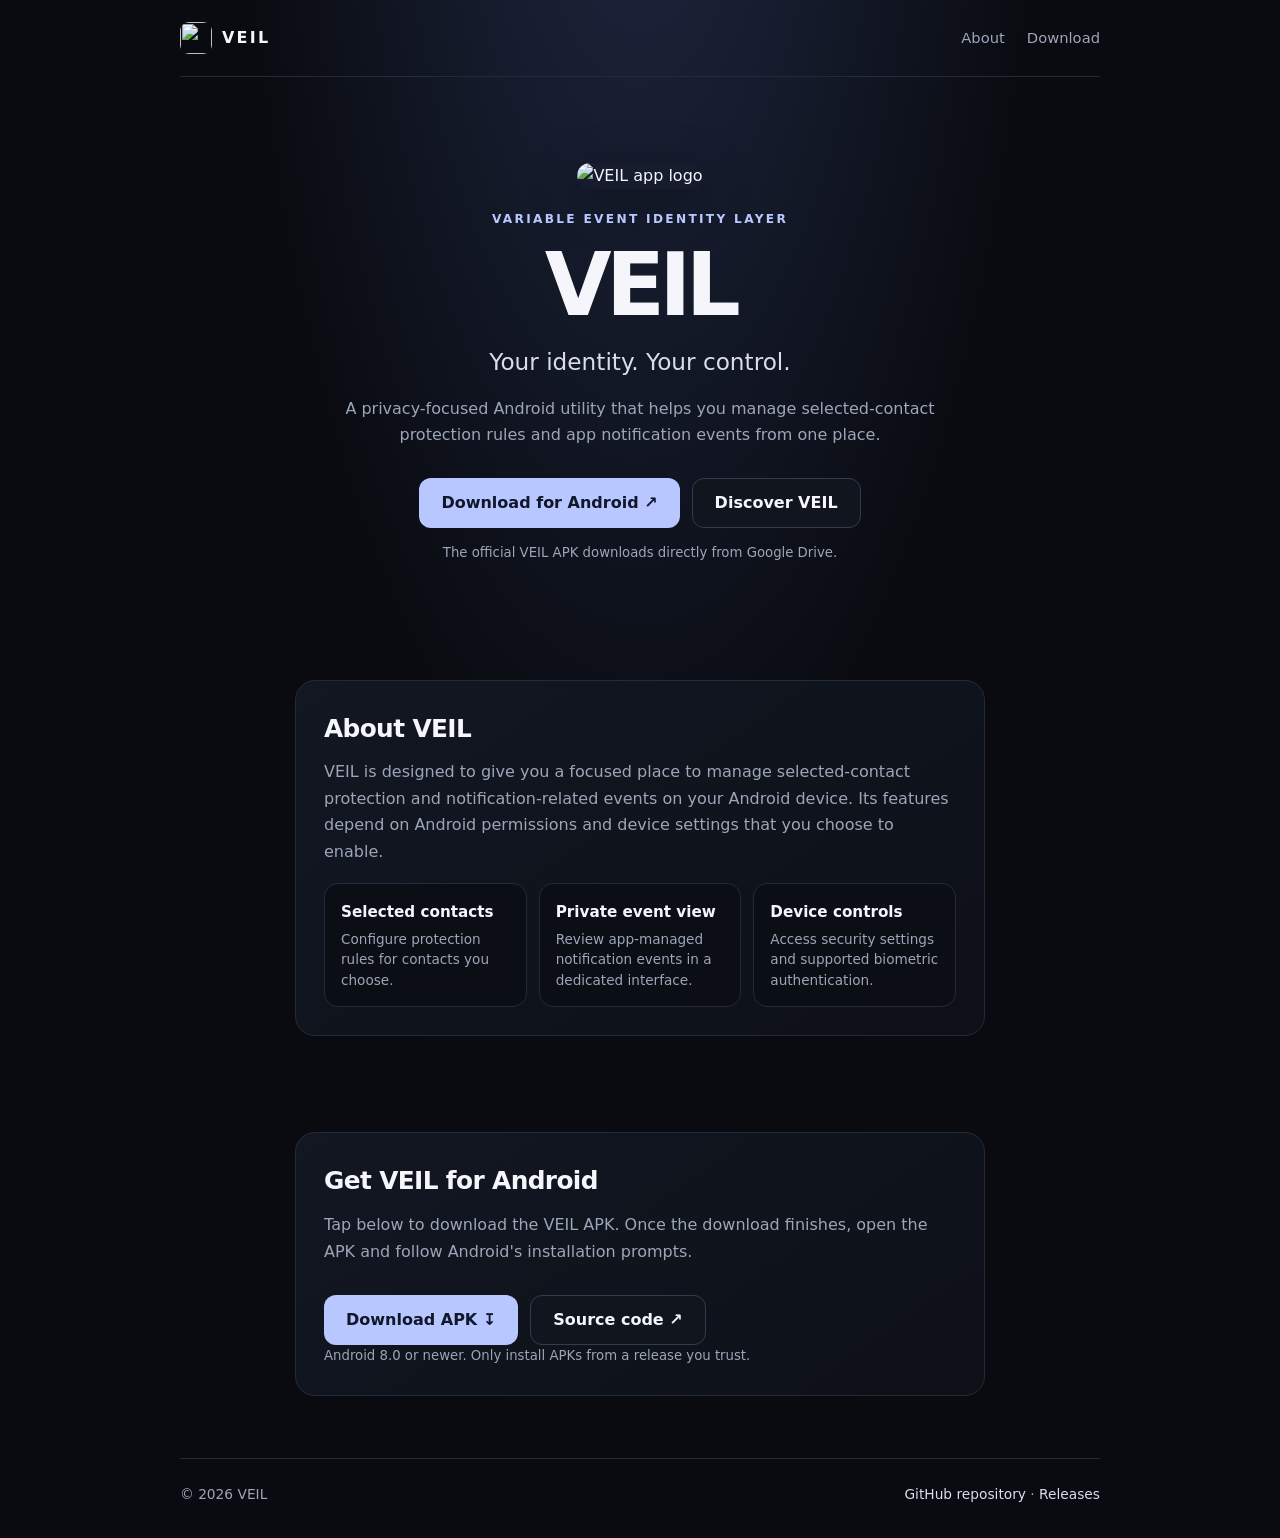
==== docs/index.html @ 328d689d "Point VEIL download button to direct APK download" ====
<!doctype html>
<html lang="en">
<head>
  <meta charset="utf-8">
  <meta name="viewport" content="width=device-width, initial-scale=1">
  <meta name="theme-color" content="#090b10">
  <meta name="description" content="VEIL — Variable Event Identity Layer. Learn about VEIL and download the official Android app.">
  <title>VEIL — Your identity. Your control.</title>
  <style>
    :root{color-scheme:dark;--bg:#090b10;--panel:#10141c;--text:#f4f6fb;--muted:#9ca6b8;--line:#242b38;--accent:#b8c7ff;--accent-ink:#10172a}
    *{box-sizing:border-box}
    html{scroll-behavior:smooth}
    body{margin:0;background:radial-gradient(ellipse at 50% -20%,#202944 0,transparent 45%),var(--bg);color:var(--text);font:16px/1.65 system-ui,-apple-system,BlinkMacSystemFont,"Segoe UI",sans-serif}
    a{color:inherit}
    .wrap{width:min(100% - 40px,920px);margin-inline:auto}
    header{display:flex;align-items:center;justify-content:space-between;padding:22px 0;border-bottom:1px solid var(--line)}
    .brand{display:flex;align-items:center;gap:10px;text-decoration:none;font-weight:750;letter-spacing:.14em}
    .brand img{width:32px;height:32px;object-fit:contain;border-radius:9px}
    nav a{color:var(--muted);text-decoration:none;font-size:.92rem;margin-left:22px}
    nav a:hover,.text-link:hover{color:var(--text)}
    main{text-align:center}
    .hero{padding:86px 0 68px}
    .logo{width:94px;height:94px;object-fit:contain;border-radius:24px;margin-bottom:20px;box-shadow:0 12px 48px #0006}
    .eyebrow{color:var(--accent);text-transform:uppercase;letter-spacing:.19em;font-size:.76rem;font-weight:750}
    h1{font-size:clamp(2.8rem,9vw,5.4rem);line-height:1.04;letter-spacing:-.065em;margin:12px 0}
    .tagline{font-size:clamp(1.1rem,3vw,1.45rem);color:#d9deea;margin:0 0 14px}
    .intro{max-width:590px;margin:0 auto;color:var(--muted)}
    .actions{display:flex;gap:12px;justify-content:center;flex-wrap:wrap;margin-top:30px}
    .button{display:inline-flex;align-items:center;justify-content:center;min-height:50px;padding:0 22px;border-radius:12px;text-decoration:none;font-weight:750;transition:transform .18s ease,background .18s ease}
    .button:hover{transform:translateY(-2px)}
    .primary{background:var(--accent);color:var(--accent-ink)}
    .secondary{border:1px solid #343c4b;background:#11151d}
    .hint{font-size:.83rem;color:var(--muted);margin-top:14px}
    section{padding:34px 0 62px;scroll-margin-top:24px}
    .section-card{max-width:690px;margin:0 auto;padding:28px;border:1px solid var(--line);border-radius:20px;background:linear-gradient(145deg,#121722,#0d1017);text-align:left}
    h2{font-size:1.55rem;letter-spacing:-.025em;margin:0 0 10px}
    .section-card p{color:var(--muted);margin:0}
    .features{display:grid;grid-template-columns:repeat(3,1fr);gap:12px;margin-top:18px}
    .feature{padding:16px;border:1px solid var(--line);border-radius:14px;background:#0b0e14}
    .feature strong{display:block;font-size:.95rem;margin-bottom:4px}
    .feature span{display:block;color:var(--muted);font-size:.85rem;line-height:1.5}
    footer{border-top:1px solid var(--line);padding:24px 0 32px;color:var(--muted);font-size:.86rem}
    .foot{display:flex;justify-content:space-between;gap:12px;flex-wrap:wrap}
    .text-link{color:#d7deed;text-decoration:none}
    @media(max-width:600px){.wrap{width:min(100% - 28px,920px)}header{padding:16px 0}.brand{letter-spacing:.1em}nav a{margin-left:12px;font-size:.84rem}.hero{padding:64px 0 48px}.features{grid-template-columns:1fr}.section-card{padding:22px}.foot{flex-direction:column}.logo{width:82px;height:82px}}
    @media(prefers-reduced-motion:reduce){html{scroll-behavior:auto}.button{transition:none}.button:hover{transform:none}}
  </style>
</head>
<body>
  <div class="wrap">
    <header>
      <a class="brand" href="#" aria-label="VEIL home">
        <img src="https://raw.githubusercontent.com/puttishiva147/Veil-Privacy-Focused-/main/app/src/main/res/drawable/veil_official_logo.jpg" alt="">
        <span>VEIL</span>
      </a>
      <nav aria-label="Main navigation"><a href="#about">About</a><a href="#download">Download</a></nav>
    </header>
    <main>
      <div class="hero">
        <img class="logo" src="https://raw.githubusercontent.com/puttishiva147/Veil-Privacy-Focused-/main/app/src/main/res/drawable/veil_official_logo.jpg" alt="VEIL app logo">
        <div class="eyebrow">Variable Event Identity Layer</div>
        <h1>VEIL</h1>
        <p class="tagline">Your identity. Your control.</p>
        <p class="intro">A privacy-focused Android utility that helps you manage selected-contact protection rules and app notification events from one place.</p>
        <div class="actions">
          <a class="button primary" href="https://drive.google.com/uc?export=download&id=1-dL8cGIuI3A0uAl7Lk-3nrM1jCPZ6vkc" target="_blank" rel="noopener noreferrer">Download for Android ↗</a>
          <a class="button secondary" href="#about">Discover VEIL</a>
        </div>
        <p class="hint">The official VEIL APK downloads directly from Google Drive.</p>
      </div>
      <section id="about">
        <div class="section-card">
          <h2>About VEIL</h2>
          <p>VEIL is designed to give you a focused place to manage selected-contact protection and notification-related events on your Android device. Its features depend on Android permissions and device settings that you choose to enable.</p>
          <div class="features">
            <div class="feature"><strong>Selected contacts</strong><span>Configure protection rules for contacts you choose.</span></div>
            <div class="feature"><strong>Private event view</strong><span>Review app-managed notification events in a dedicated interface.</span></div>
            <div class="feature"><strong>Device controls</strong><span>Access security settings and supported biometric authentication.</span></div>
          </div>
        </div>
      </section>
      <section id="download">
        <div class="section-card">
          <h2>Get VEIL for Android</h2>
          <p>Tap below to download the VEIL APK. Once the download finishes, open the APK and follow Android's installation prompts.</p>
          <div class="actions" style="justify-content:flex-start">
            <a class="button primary" href="https://drive.google.com/uc?export=download&id=1-dL8cGIuI3A0uAl7Lk-3nrM1jCPZ6vkc" target="_blank" rel="noopener noreferrer">Download APK ↧</a>
            <a class="button secondary" href="https://github.com/puttishiva147/Veil-Privacy-Focused-" target="_blank" rel="noopener noreferrer">Source code ↗</a>
          </div>
          <p class="hint">Android 8.0 or newer. Only install APKs from a release you trust.</p>
        </div>
      </section>
    </main>
    <footer><div class="foot"><span>© <span id="year">2026</span> VEIL</span><span><a class="text-link" href="https://github.com/puttishiva147/Veil-Privacy-Focused-">GitHub repository</a> · <a class="text-link" href="https://drive.google.com/uc?export=download&id=1-dL8cGIuI3A0uAl7Lk-3nrM1jCPZ6vkc">Releases</a></span></div></footer>
  </div>
</body>
</html>
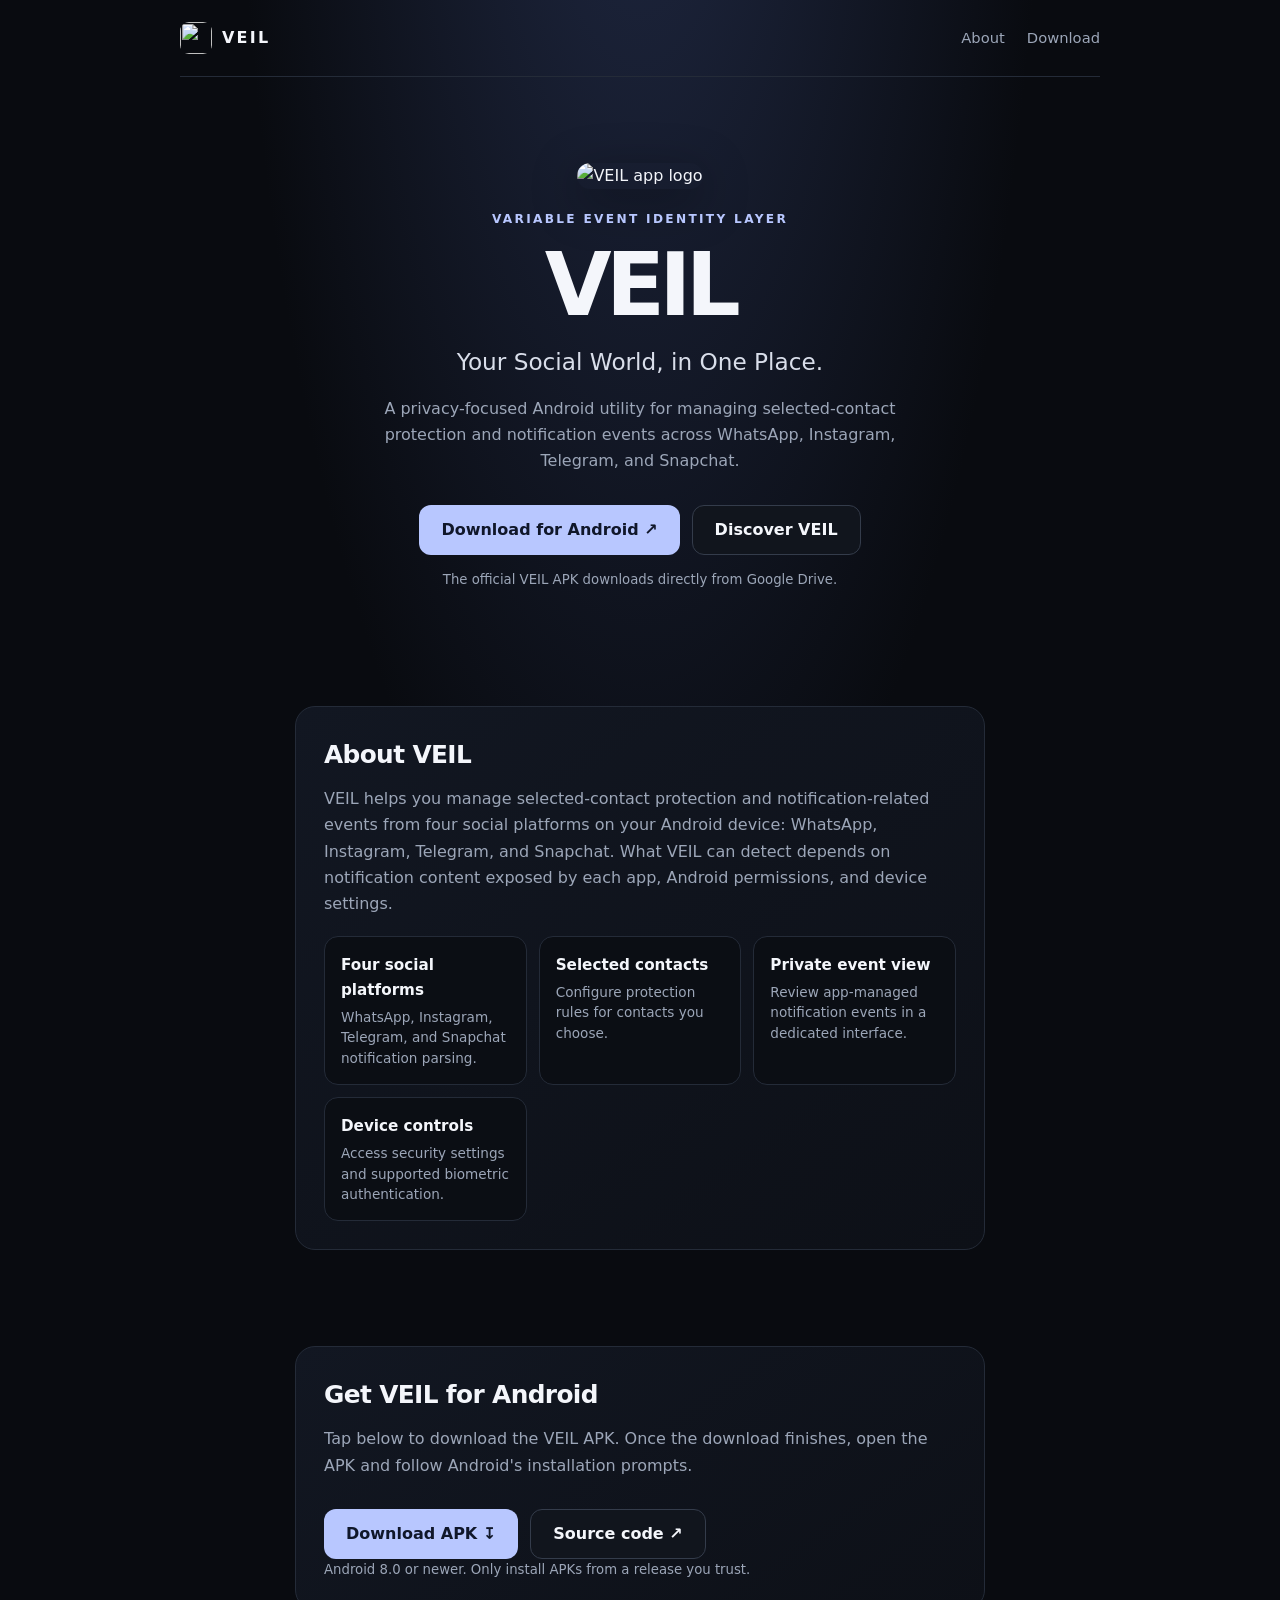
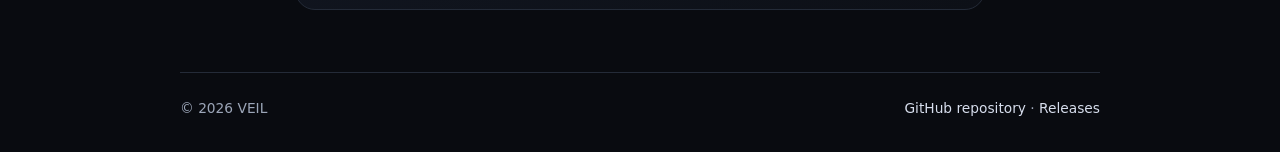
==== commit f25269ea: "Update VEIL website copy for four social platforms" ====
--- a/docs/index.html
+++ b/docs/index.html
@@ -4,7 +4,7 @@
   <meta charset="utf-8">
   <meta name="viewport" content="width=device-width, initial-scale=1">
   <meta name="theme-color" content="#090b10">
-  <meta name="description" content="VEIL — Variable Event Identity Layer. Learn about VEIL and download the official Android app.">
+  <meta name="description" content="VEIL — Your Social World, in One Place. Manage selected-contact notification protection across WhatsApp, Instagram, Telegram, and Snapchat on Android.">
   <title>VEIL — Your identity. Your control.</title>
   <style>
     :root{color-scheme:dark;--bg:#090b10;--panel:#10141c;--text:#f4f6fb;--muted:#9ca6b8;--line:#242b38;--accent:#b8c7ff;--accent-ink:#10172a}
@@ -60,8 +60,8 @@
         <img class="logo" src="https://raw.githubusercontent.com/puttishiva147/Veil-Privacy-Focused-/main/app/src/main/res/drawable/veil_official_logo.jpg" alt="VEIL app logo">
         <div class="eyebrow">Variable Event Identity Layer</div>
         <h1>VEIL</h1>
-        <p class="tagline">Your identity. Your control.</p>
-        <p class="intro">A privacy-focused Android utility that helps you manage selected-contact protection rules and app notification events from one place.</p>
+        <p class="tagline">Your Social World, in One Place.</p>
+        <p class="intro">A privacy-focused Android utility for managing selected-contact protection and notification events across WhatsApp, Instagram, Telegram, and Snapchat.</p>
         <div class="actions">
           <a class="button primary" href="https://drive.google.com/uc?export=download&id=1-dL8cGIuI3A0uAl7Lk-3nrM1jCPZ6vkc" target="_blank" rel="noopener noreferrer">Download for Android ↗</a>
           <a class="button secondary" href="#about">Discover VEIL</a>
@@ -71,8 +71,9 @@
       <section id="about">
         <div class="section-card">
           <h2>About VEIL</h2>
-          <p>VEIL is designed to give you a focused place to manage selected-contact protection and notification-related events on your Android device. Its features depend on Android permissions and device settings that you choose to enable.</p>
+          <p>VEIL helps you manage selected-contact protection and notification-related events from four social platforms on your Android device: WhatsApp, Instagram, Telegram, and Snapchat. What VEIL can detect depends on notification content exposed by each app, Android permissions, and device settings.</p>
           <div class="features">
+            <div class="feature"><strong>Four social platforms</strong><span>WhatsApp, Instagram, Telegram, and Snapchat notification parsing.</span></div>
             <div class="feature"><strong>Selected contacts</strong><span>Configure protection rules for contacts you choose.</span></div>
             <div class="feature"><strong>Private event view</strong><span>Review app-managed notification events in a dedicated interface.</span></div>
             <div class="feature"><strong>Device controls</strong><span>Access security settings and supported biometric authentication.</span></div>
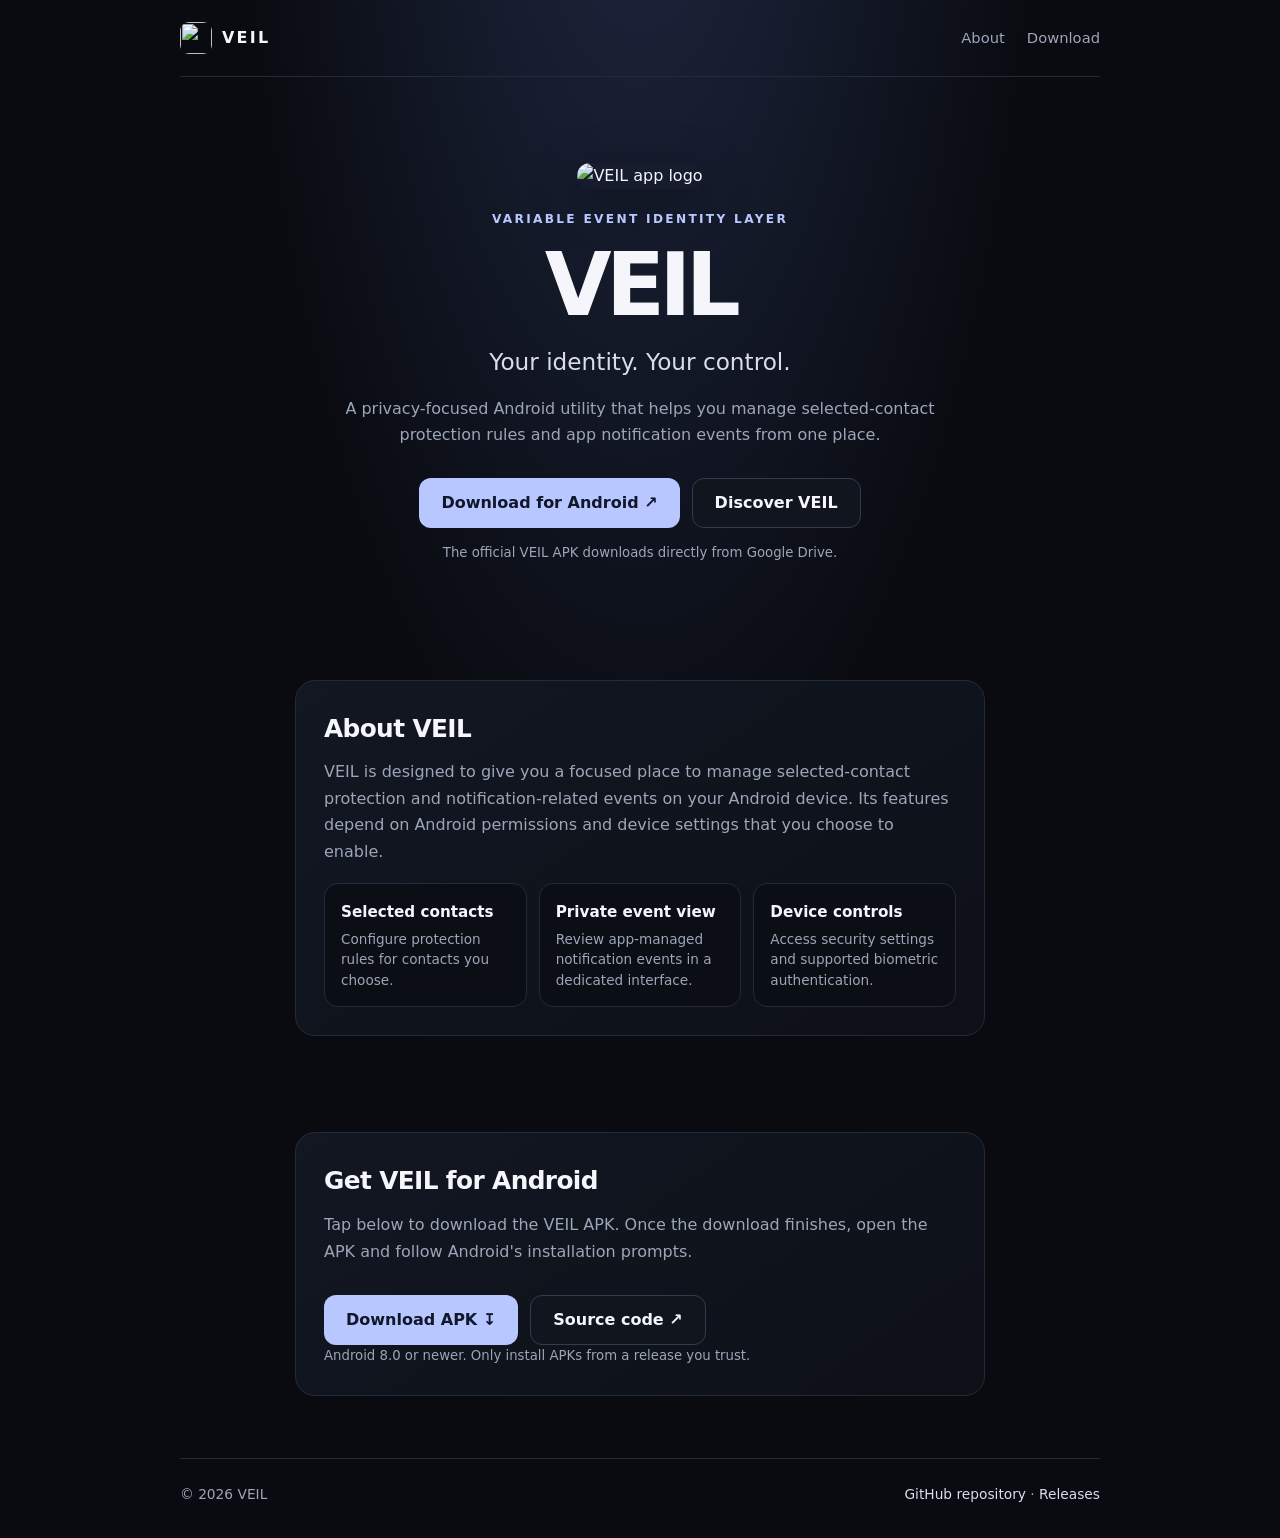
==== commit 40bb8c9f: "Update VEIL APK download link" ====
--- a/docs/index.html
+++ b/docs/index.html
@@ -4,7 +4,7 @@
   <meta charset="utf-8">
   <meta name="viewport" content="width=device-width, initial-scale=1">
   <meta name="theme-color" content="#090b10">
-  <meta name="description" content="VEIL — Your Social World, in One Place. Manage selected-contact notification protection across WhatsApp, Instagram, Telegram, and Snapchat on Android.">
+  <meta name="description" content="VEIL — Variable Event Identity Layer. Learn about VEIL and download the official Android app.">
   <title>VEIL — Your identity. Your control.</title>
   <style>
     :root{color-scheme:dark;--bg:#090b10;--panel:#10141c;--text:#f4f6fb;--muted:#9ca6b8;--line:#242b38;--accent:#b8c7ff;--accent-ink:#10172a}
@@ -60,10 +60,10 @@
         <img class="logo" src="https://raw.githubusercontent.com/puttishiva147/Veil-Privacy-Focused-/main/app/src/main/res/drawable/veil_official_logo.jpg" alt="VEIL app logo">
         <div class="eyebrow">Variable Event Identity Layer</div>
         <h1>VEIL</h1>
-        <p class="tagline">Your Social World, in One Place.</p>
-        <p class="intro">A privacy-focused Android utility for managing selected-contact protection and notification events across WhatsApp, Instagram, Telegram, and Snapchat.</p>
+        <p class="tagline">Your identity. Your control.</p>
+        <p class="intro">A privacy-focused Android utility that helps you manage selected-contact protection rules and app notification events from one place.</p>
         <div class="actions">
-          <a class="button primary" href="https://drive.google.com/uc?export=download&id=1-dL8cGIuI3A0uAl7Lk-3nrM1jCPZ6vkc" target="_blank" rel="noopener noreferrer">Download for Android ↗</a>
+          <a class="button primary" href="https://drive.google.com/uc?export=download&id=186fqAtmlBfFVqO5HERDe0zkKq3PUq7AK" target="_blank" rel="noopener noreferrer">Download for Android ↗</a>
           <a class="button secondary" href="#about">Discover VEIL</a>
         </div>
         <p class="hint">The official VEIL APK downloads directly from Google Drive.</p>
@@ -71,9 +71,8 @@
       <section id="about">
         <div class="section-card">
           <h2>About VEIL</h2>
-          <p>VEIL helps you manage selected-contact protection and notification-related events from four social platforms on your Android device: WhatsApp, Instagram, Telegram, and Snapchat. What VEIL can detect depends on notification content exposed by each app, Android permissions, and device settings.</p>
+          <p>VEIL is designed to give you a focused place to manage selected-contact protection and notification-related events on your Android device. Its features depend on Android permissions and device settings that you choose to enable.</p>
           <div class="features">
-            <div class="feature"><strong>Four social platforms</strong><span>WhatsApp, Instagram, Telegram, and Snapchat notification parsing.</span></div>
             <div class="feature"><strong>Selected contacts</strong><span>Configure protection rules for contacts you choose.</span></div>
             <div class="feature"><strong>Private event view</strong><span>Review app-managed notification events in a dedicated interface.</span></div>
             <div class="feature"><strong>Device controls</strong><span>Access security settings and supported biometric authentication.</span></div>
@@ -85,14 +84,14 @@
           <h2>Get VEIL for Android</h2>
           <p>Tap below to download the VEIL APK. Once the download finishes, open the APK and follow Android's installation prompts.</p>
           <div class="actions" style="justify-content:flex-start">
-            <a class="button primary" href="https://drive.google.com/uc?export=download&id=1-dL8cGIuI3A0uAl7Lk-3nrM1jCPZ6vkc" target="_blank" rel="noopener noreferrer">Download APK ↧</a>
+            <a class="button primary" href="https://drive.google.com/uc?export=download&id=186fqAtmlBfFVqO5HERDe0zkKq3PUq7AK" target="_blank" rel="noopener noreferrer">Download APK ↧</a>
             <a class="button secondary" href="https://github.com/puttishiva147/Veil-Privacy-Focused-" target="_blank" rel="noopener noreferrer">Source code ↗</a>
           </div>
           <p class="hint">Android 8.0 or newer. Only install APKs from a release you trust.</p>
         </div>
       </section>
     </main>
-    <footer><div class="foot"><span>© <span id="year">2026</span> VEIL</span><span><a class="text-link" href="https://github.com/puttishiva147/Veil-Privacy-Focused-">GitHub repository</a> · <a class="text-link" href="https://drive.google.com/uc?export=download&id=1-dL8cGIuI3A0uAl7Lk-3nrM1jCPZ6vkc">Releases</a></span></div></footer>
+    <footer><div class="foot"><span>© <span id="year">2026</span> VEIL</span><span><a class="text-link" href="https://github.com/puttishiva147/Veil-Privacy-Focused-">GitHub repository</a> · <a class="text-link" href="https://drive.google.com/uc?export=download&id=186fqAtmlBfFVqO5HERDe0zkKq3PUq7AK">Releases</a></span></div></footer>
   </div>
 </body>
 </html>
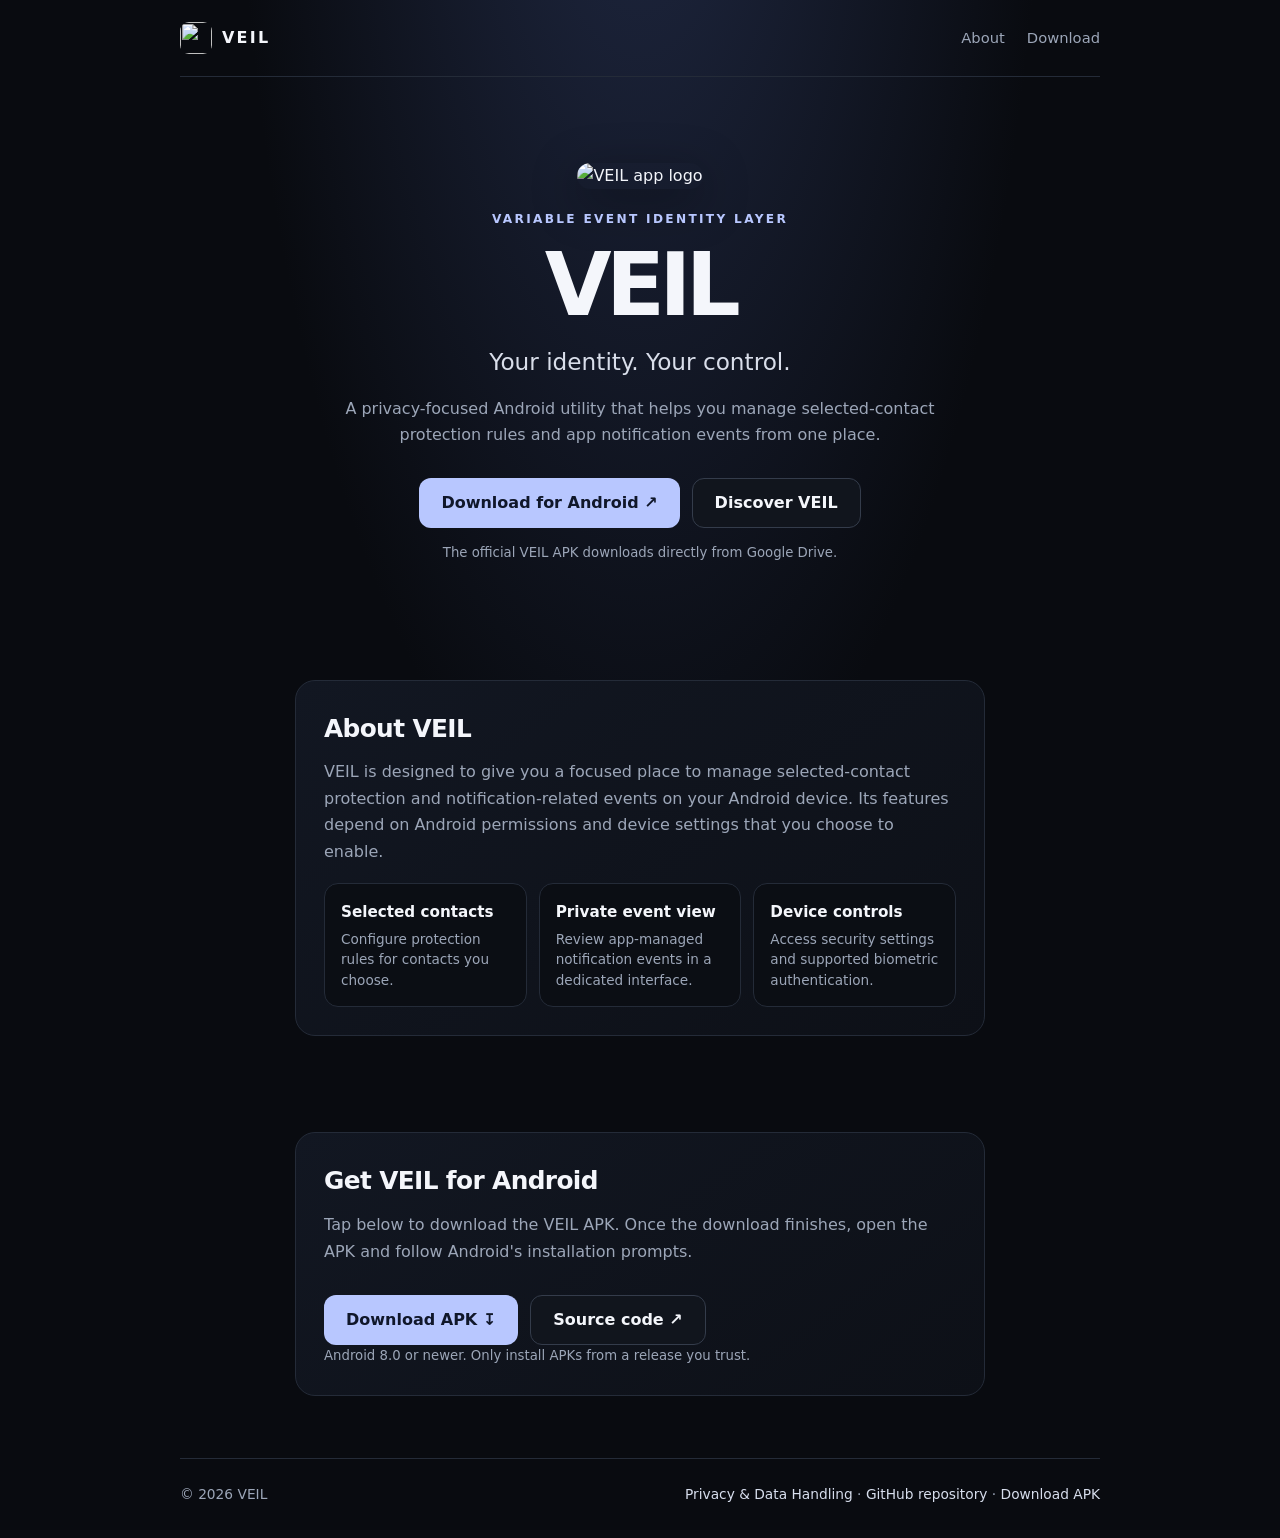
==== commit 141e0e49: "Link public privacy notice from VEIL website" ====
--- a/docs/index.html
+++ b/docs/index.html
@@ -63,7 +63,7 @@
         <p class="tagline">Your identity. Your control.</p>
         <p class="intro">A privacy-focused Android utility that helps you manage selected-contact protection rules and app notification events from one place.</p>
         <div class="actions">
-          <a class="button primary" href="https://drive.google.com/uc?export=download&id=186fqAtmlBfFVqO5HERDe0zkKq3PUq7AK" target="_blank" rel="noopener noreferrer">Download for Android ↗</a>
+          <a class="button primary" href="https://drive.google.com/uc?export=download&id=131A2wRYQ1HX-7l_on498r1z735y6KmVD" target="_blank" rel="noopener noreferrer">Download for Android ↗</a>
           <a class="button secondary" href="#about">Discover VEIL</a>
         </div>
         <p class="hint">The official VEIL APK downloads directly from Google Drive.</p>
@@ -84,14 +84,14 @@
           <h2>Get VEIL for Android</h2>
           <p>Tap below to download the VEIL APK. Once the download finishes, open the APK and follow Android's installation prompts.</p>
           <div class="actions" style="justify-content:flex-start">
-            <a class="button primary" href="https://drive.google.com/uc?export=download&id=186fqAtmlBfFVqO5HERDe0zkKq3PUq7AK" target="_blank" rel="noopener noreferrer">Download APK ↧</a>
+            <a class="button primary" href="https://drive.google.com/uc?export=download&id=131A2wRYQ1HX-7l_on498r1z735y6KmVD" target="_blank" rel="noopener noreferrer">Download APK ↧</a>
             <a class="button secondary" href="https://github.com/puttishiva147/Veil-Privacy-Focused-" target="_blank" rel="noopener noreferrer">Source code ↗</a>
           </div>
           <p class="hint">Android 8.0 or newer. Only install APKs from a release you trust.</p>
         </div>
       </section>
     </main>
-    <footer><div class="foot"><span>© <span id="year">2026</span> VEIL</span><span><a class="text-link" href="https://github.com/puttishiva147/Veil-Privacy-Focused-">GitHub repository</a> · <a class="text-link" href="https://drive.google.com/uc?export=download&id=186fqAtmlBfFVqO5HERDe0zkKq3PUq7AK">Releases</a></span></div></footer>
+    <footer><div class="foot"><span>© <span id="year">2026</span> VEIL</span><span><a class="text-link" href="./privacy.html">Privacy &amp; Data Handling</a> · <a class="text-link" href="https://github.com/puttishiva147/Veil-Privacy-Focused-">GitHub repository</a> · <a class="text-link" href="https://drive.google.com/uc?export=download&id=131A2wRYQ1HX-7l_on498r1z735y6KmVD">Download APK</a></span></div></footer>
   </div>
 </body>
 </html>
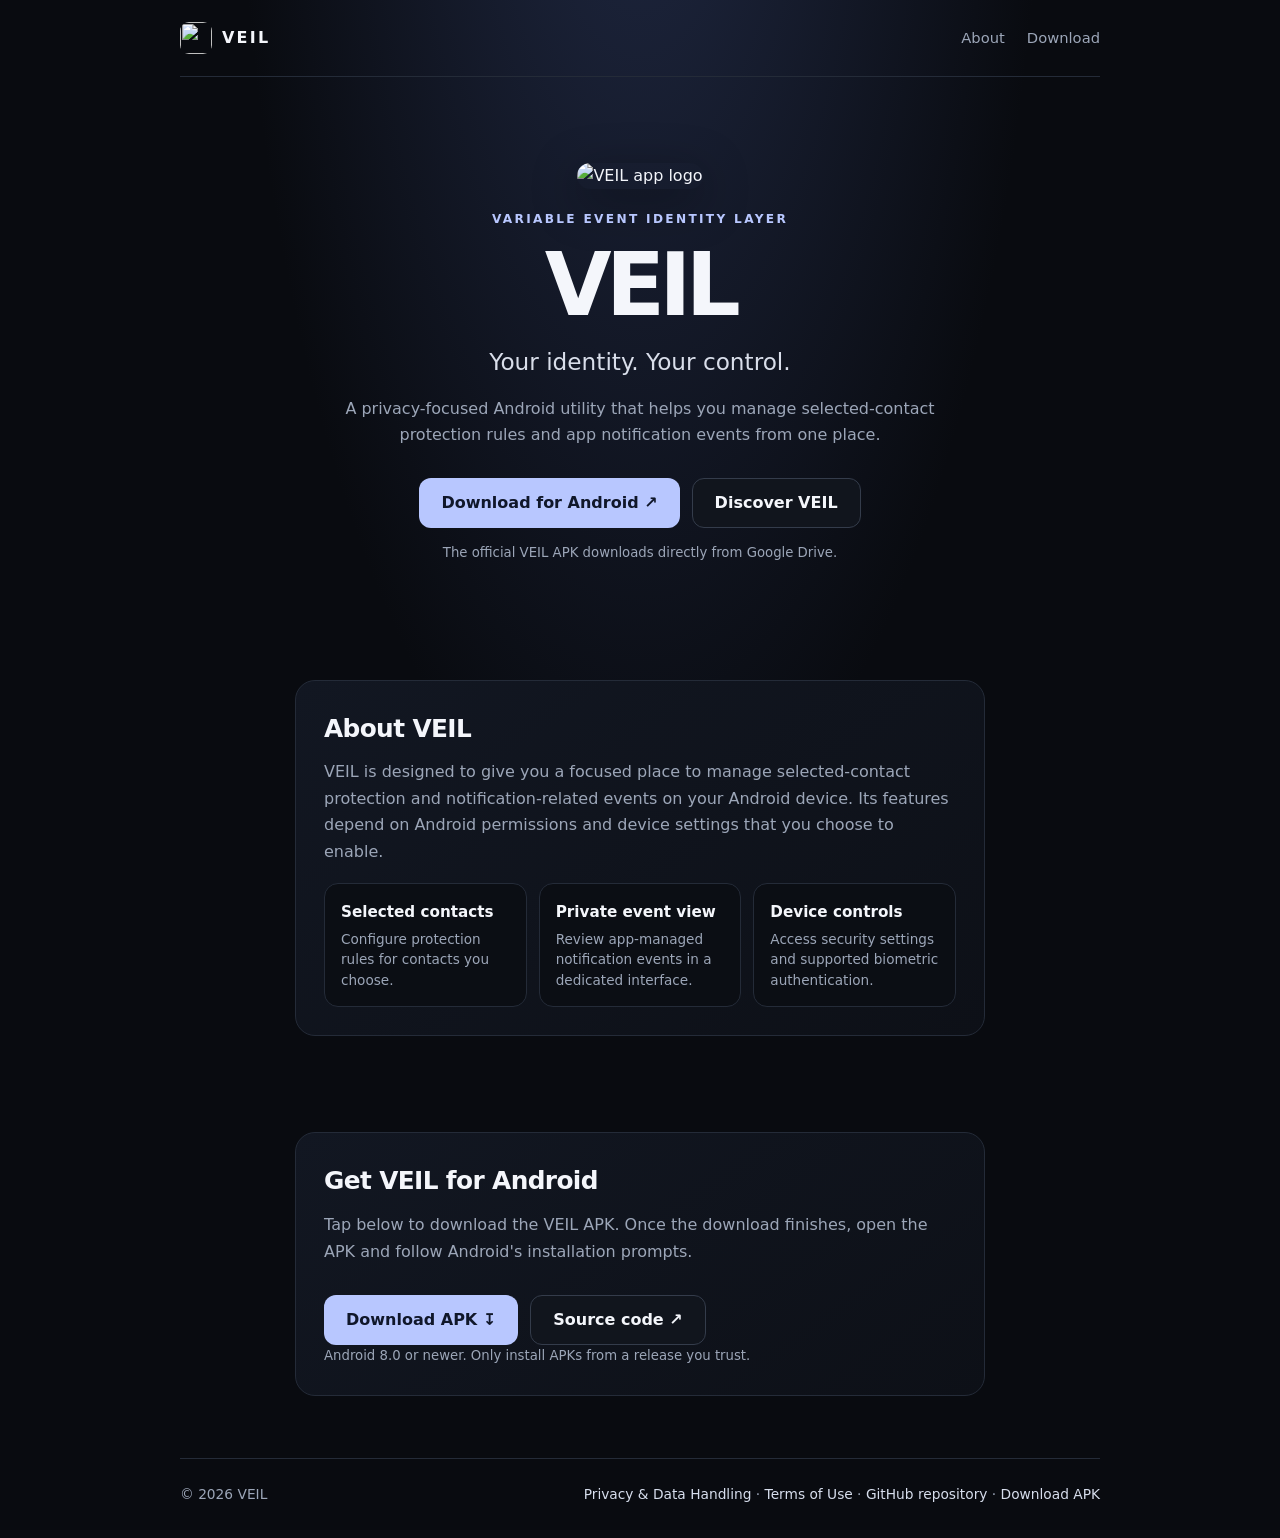
==== commit 861de79b: "Link VEIL legal and privacy notices" ====
--- a/docs/index.html
+++ b/docs/index.html
@@ -91,7 +91,7 @@
         </div>
       </section>
     </main>
-    <footer><div class="foot"><span>© <span id="year">2026</span> VEIL</span><span><a class="text-link" href="./privacy.html">Privacy &amp; Data Handling</a> · <a class="text-link" href="https://github.com/puttishiva147/Veil-Privacy-Focused-">GitHub repository</a> · <a class="text-link" href="https://drive.google.com/uc?export=download&id=131A2wRYQ1HX-7l_on498r1z735y6KmVD">Download APK</a></span></div></footer>
+    <footer><div class="foot"><span>© <span id="year">2026</span> VEIL</span><span><a class="text-link" href="./privacy.html">Privacy &amp; Data Handling</a> · <a class="text-link" href="./terms.html">Terms of Use</a> · <a class="text-link" href="https://github.com/puttishiva147/Veil-Privacy-Focused-">GitHub repository</a> · <a class="text-link" href="https://drive.google.com/uc?export=download&id=131A2wRYQ1HX-7l_on498r1z735y6KmVD">Download APK</a></span></div></footer>
   </div>
 </body>
 </html>
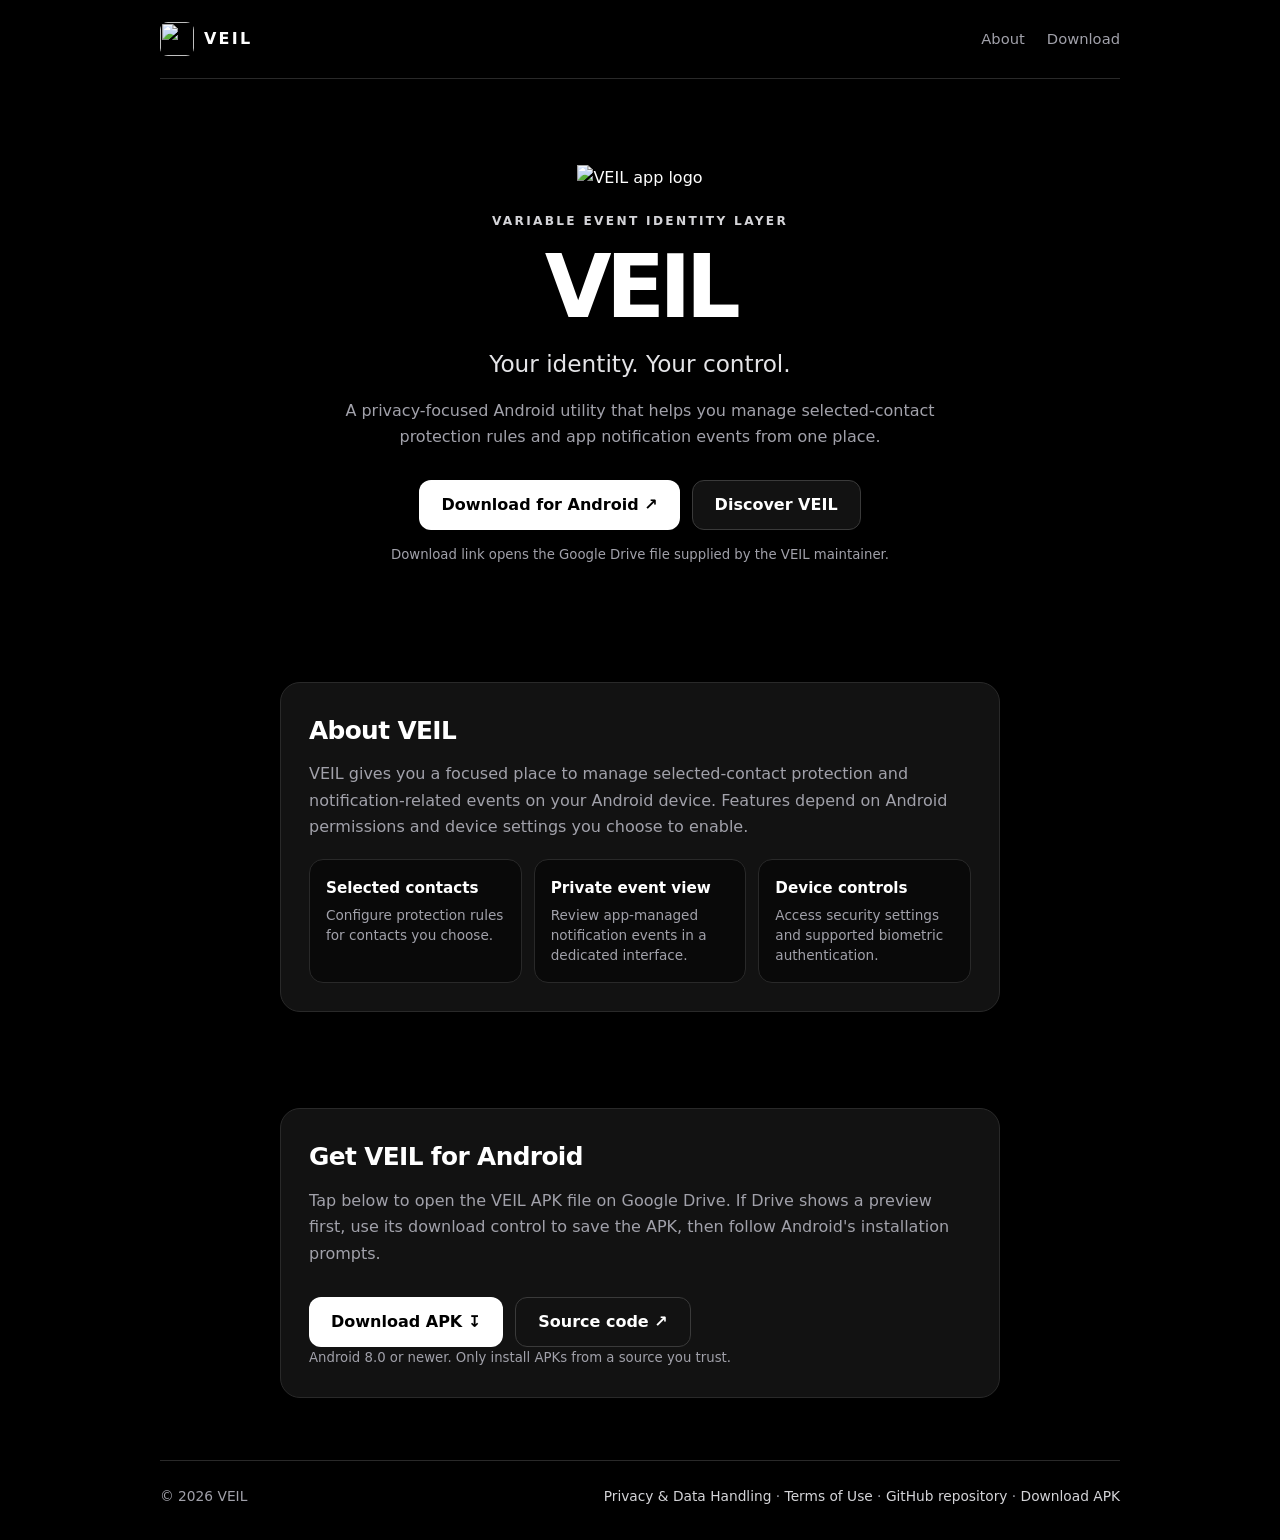
==== commit 8e8a65bd: "Update VEIL website APK download link" ====
--- a/docs/index.html
+++ b/docs/index.html
@@ -3,46 +3,46 @@
 <head>
   <meta charset="utf-8">
   <meta name="viewport" content="width=device-width, initial-scale=1">
-  <meta name="theme-color" content="#090b10">
-  <meta name="description" content="VEIL — Variable Event Identity Layer. Learn about VEIL and download the official Android app.">
+  <meta name="theme-color" content="#000000">
+  <meta name="description" content="VEIL — Variable Event Identity Layer. Explore VEIL and download the Android APK.">
   <title>VEIL — Your identity. Your control.</title>
   <style>
-    :root{color-scheme:dark;--bg:#090b10;--panel:#10141c;--text:#f4f6fb;--muted:#9ca6b8;--line:#242b38;--accent:#b8c7ff;--accent-ink:#10172a}
+    :root{color-scheme:dark;--bg:#000;--panel:#121212;--text:#fff;--muted:#a1a1aa;--line:#292929;--accent:#fff;--ink:#000}
     *{box-sizing:border-box}
     html{scroll-behavior:smooth}
-    body{margin:0;background:radial-gradient(ellipse at 50% -20%,#202944 0,transparent 45%),var(--bg);color:var(--text);font:16px/1.65 system-ui,-apple-system,BlinkMacSystemFont,"Segoe UI",sans-serif}
+    body{margin:0;background:var(--bg);color:var(--text);font:16px/1.65 system-ui,-apple-system,BlinkMacSystemFont,"Segoe UI",sans-serif}
     a{color:inherit}
-    .wrap{width:min(100% - 40px,920px);margin-inline:auto}
+    .wrap{width:min(100% - 40px,960px);margin-inline:auto}
     header{display:flex;align-items:center;justify-content:space-between;padding:22px 0;border-bottom:1px solid var(--line)}
-    .brand{display:flex;align-items:center;gap:10px;text-decoration:none;font-weight:750;letter-spacing:.14em}
-    .brand img{width:32px;height:32px;object-fit:contain;border-radius:9px}
+    .brand{display:flex;align-items:center;gap:10px;text-decoration:none;font-weight:800;letter-spacing:.14em}
+    .brand img{width:34px;height:34px;object-fit:contain;border-radius:8px;background:transparent}
     nav a{color:var(--muted);text-decoration:none;font-size:.92rem;margin-left:22px}
     nav a:hover,.text-link:hover{color:var(--text)}
     main{text-align:center}
     .hero{padding:86px 0 68px}
-    .logo{width:94px;height:94px;object-fit:contain;border-radius:24px;margin-bottom:20px;box-shadow:0 12px 48px #0006}
-    .eyebrow{color:var(--accent);text-transform:uppercase;letter-spacing:.19em;font-size:.76rem;font-weight:750}
+    .logo{width:96px;height:96px;object-fit:contain;background:transparent;margin-bottom:20px}
+    .eyebrow{color:#d4d4d8;text-transform:uppercase;letter-spacing:.19em;font-size:.76rem;font-weight:750}
     h1{font-size:clamp(2.8rem,9vw,5.4rem);line-height:1.04;letter-spacing:-.065em;margin:12px 0}
-    .tagline{font-size:clamp(1.1rem,3vw,1.45rem);color:#d9deea;margin:0 0 14px}
-    .intro{max-width:590px;margin:0 auto;color:var(--muted)}
+    .tagline{font-size:clamp(1.1rem,3vw,1.45rem);color:#e4e4e7;margin:0 0 14px}
+    .intro{max-width:620px;margin:0 auto;color:var(--muted)}
     .actions{display:flex;gap:12px;justify-content:center;flex-wrap:wrap;margin-top:30px}
     .button{display:inline-flex;align-items:center;justify-content:center;min-height:50px;padding:0 22px;border-radius:12px;text-decoration:none;font-weight:750;transition:transform .18s ease,background .18s ease}
     .button:hover{transform:translateY(-2px)}
-    .primary{background:var(--accent);color:var(--accent-ink)}
-    .secondary{border:1px solid #343c4b;background:#11151d}
+    .primary{background:var(--accent);color:var(--ink)}
+    .secondary{border:1px solid #3a3a3a;background:#121212}
     .hint{font-size:.83rem;color:var(--muted);margin-top:14px}
     section{padding:34px 0 62px;scroll-margin-top:24px}
-    .section-card{max-width:690px;margin:0 auto;padding:28px;border:1px solid var(--line);border-radius:20px;background:linear-gradient(145deg,#121722,#0d1017);text-align:left}
+    .section-card{max-width:720px;margin:0 auto;padding:28px;border:1px solid var(--line);border-radius:20px;background:var(--panel);text-align:left}
     h2{font-size:1.55rem;letter-spacing:-.025em;margin:0 0 10px}
     .section-card p{color:var(--muted);margin:0}
     .features{display:grid;grid-template-columns:repeat(3,1fr);gap:12px;margin-top:18px}
-    .feature{padding:16px;border:1px solid var(--line);border-radius:14px;background:#0b0e14}
+    .feature{padding:16px;border:1px solid var(--line);border-radius:14px;background:#090909}
     .feature strong{display:block;font-size:.95rem;margin-bottom:4px}
     .feature span{display:block;color:var(--muted);font-size:.85rem;line-height:1.5}
     footer{border-top:1px solid var(--line);padding:24px 0 32px;color:var(--muted);font-size:.86rem}
     .foot{display:flex;justify-content:space-between;gap:12px;flex-wrap:wrap}
-    .text-link{color:#d7deed;text-decoration:none}
-    @media(max-width:600px){.wrap{width:min(100% - 28px,920px)}header{padding:16px 0}.brand{letter-spacing:.1em}nav a{margin-left:12px;font-size:.84rem}.hero{padding:64px 0 48px}.features{grid-template-columns:1fr}.section-card{padding:22px}.foot{flex-direction:column}.logo{width:82px;height:82px}}
+    .text-link{color:#d4d4d8;text-decoration:none}
+    @media(max-width:600px){.wrap{width:min(100% - 28px,960px)}header{padding:16px 0}.brand{letter-spacing:.1em}nav a{margin-left:12px;font-size:.84rem}.hero{padding:64px 0 48px}.features{grid-template-columns:1fr}.section-card{padding:22px}.foot{flex-direction:column}.logo{width:84px;height:84px}}
     @media(prefers-reduced-motion:reduce){html{scroll-behavior:auto}.button{transition:none}.button:hover{transform:none}}
   </style>
 </head>
@@ -63,15 +63,15 @@
         <p class="tagline">Your identity. Your control.</p>
         <p class="intro">A privacy-focused Android utility that helps you manage selected-contact protection rules and app notification events from one place.</p>
         <div class="actions">
-          <a class="button primary" href="https://drive.google.com/uc?export=download&id=131A2wRYQ1HX-7l_on498r1z735y6KmVD" target="_blank" rel="noopener noreferrer">Download for Android ↗</a>
+          <a class="button primary" href="https://drive.google.com/file/d/1tMkVvXTu-bcIylz6fBhFoK18Apf0SULy/view?usp=drivesdk" target="_blank" rel="noopener noreferrer">Download for Android ↗</a>
           <a class="button secondary" href="#about">Discover VEIL</a>
         </div>
-        <p class="hint">The official VEIL APK downloads directly from Google Drive.</p>
+        <p class="hint">Download link opens the Google Drive file supplied by the VEIL maintainer.</p>
       </div>
       <section id="about">
         <div class="section-card">
           <h2>About VEIL</h2>
-          <p>VEIL is designed to give you a focused place to manage selected-contact protection and notification-related events on your Android device. Its features depend on Android permissions and device settings that you choose to enable.</p>
+          <p>VEIL gives you a focused place to manage selected-contact protection and notification-related events on your Android device. Features depend on Android permissions and device settings you choose to enable.</p>
           <div class="features">
             <div class="feature"><strong>Selected contacts</strong><span>Configure protection rules for contacts you choose.</span></div>
             <div class="feature"><strong>Private event view</strong><span>Review app-managed notification events in a dedicated interface.</span></div>
@@ -82,16 +82,16 @@
       <section id="download">
         <div class="section-card">
           <h2>Get VEIL for Android</h2>
-          <p>Tap below to download the VEIL APK. Once the download finishes, open the APK and follow Android's installation prompts.</p>
+          <p>Tap below to open the VEIL APK file on Google Drive. If Drive shows a preview first, use its download control to save the APK, then follow Android's installation prompts.</p>
           <div class="actions" style="justify-content:flex-start">
-            <a class="button primary" href="https://drive.google.com/uc?export=download&id=131A2wRYQ1HX-7l_on498r1z735y6KmVD" target="_blank" rel="noopener noreferrer">Download APK ↧</a>
+            <a class="button primary" href="https://drive.google.com/file/d/1tMkVvXTu-bcIylz6fBhFoK18Apf0SULy/view?usp=drivesdk" target="_blank" rel="noopener noreferrer">Download APK ↧</a>
             <a class="button secondary" href="https://github.com/puttishiva147/Veil-Privacy-Focused-" target="_blank" rel="noopener noreferrer">Source code ↗</a>
           </div>
-          <p class="hint">Android 8.0 or newer. Only install APKs from a release you trust.</p>
+          <p class="hint">Android 8.0 or newer. Only install APKs from a source you trust.</p>
         </div>
       </section>
     </main>
-    <footer><div class="foot"><span>© <span id="year">2026</span> VEIL</span><span><a class="text-link" href="./privacy.html">Privacy &amp; Data Handling</a> · <a class="text-link" href="./terms.html">Terms of Use</a> · <a class="text-link" href="https://github.com/puttishiva147/Veil-Privacy-Focused-">GitHub repository</a> · <a class="text-link" href="https://drive.google.com/uc?export=download&id=131A2wRYQ1HX-7l_on498r1z735y6KmVD">Download APK</a></span></div></footer>
+    <footer><div class="foot"><span>© 2026 VEIL</span><span><a class="text-link" href="./privacy.html">Privacy &amp; Data Handling</a> · <a class="text-link" href="./terms.html">Terms of Use</a> · <a class="text-link" href="https://github.com/puttishiva147/Veil-Privacy-Focused-">GitHub repository</a> · <a class="text-link" href="https://drive.google.com/file/d/1tMkVvXTu-bcIylz6fBhFoK18Apf0SULy/view?usp=drivesdk">Download APK</a></span></div></footer>
   </div>
 </body>
-</html>
+</html>
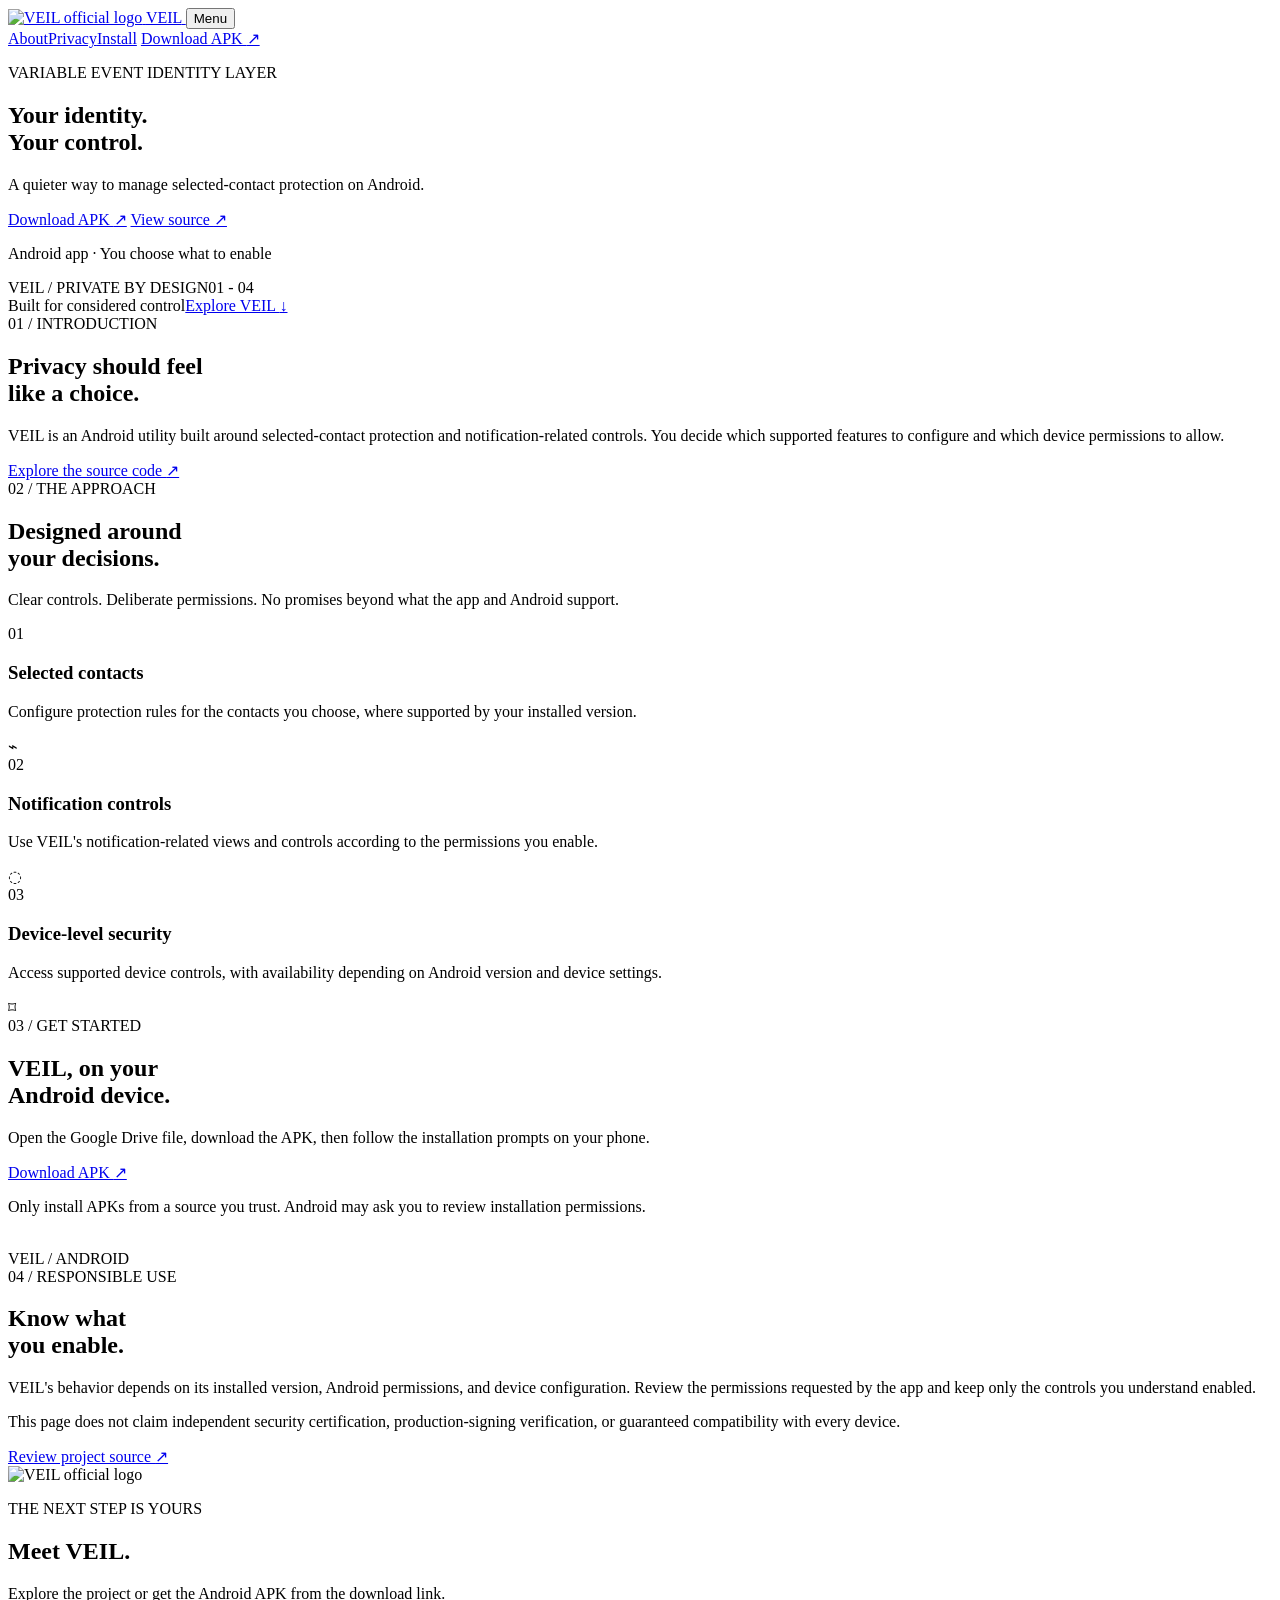
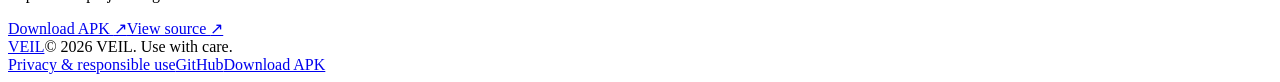
==== commit 0320a83f: "Mirror VEIL standalone website design on GitHub Pages" ====
--- a/docs/index.html
+++ b/docs/index.html
@@ -4,94 +4,96 @@
   <meta charset="utf-8">
   <meta name="viewport" content="width=device-width, initial-scale=1">
   <meta name="theme-color" content="#000000">
-  <meta name="description" content="VEIL — Variable Event Identity Layer. Explore VEIL and download the Android APK.">
-  <title>VEIL — Your identity. Your control.</title>
-  <style>
-    :root{color-scheme:dark;--bg:#000;--panel:#121212;--text:#fff;--muted:#a1a1aa;--line:#292929;--accent:#fff;--ink:#000}
-    *{box-sizing:border-box}
-    html{scroll-behavior:smooth}
-    body{margin:0;background:var(--bg);color:var(--text);font:16px/1.65 system-ui,-apple-system,BlinkMacSystemFont,"Segoe UI",sans-serif}
-    a{color:inherit}
-    .wrap{width:min(100% - 40px,960px);margin-inline:auto}
-    header{display:flex;align-items:center;justify-content:space-between;padding:22px 0;border-bottom:1px solid var(--line)}
-    .brand{display:flex;align-items:center;gap:10px;text-decoration:none;font-weight:800;letter-spacing:.14em}
-    .brand img{width:34px;height:34px;object-fit:contain;border-radius:8px;background:transparent}
-    nav a{color:var(--muted);text-decoration:none;font-size:.92rem;margin-left:22px}
-    nav a:hover,.text-link:hover{color:var(--text)}
-    main{text-align:center}
-    .hero{padding:86px 0 68px}
-    .logo{width:96px;height:96px;object-fit:contain;background:transparent;margin-bottom:20px}
-    .eyebrow{color:#d4d4d8;text-transform:uppercase;letter-spacing:.19em;font-size:.76rem;font-weight:750}
-    h1{font-size:clamp(2.8rem,9vw,5.4rem);line-height:1.04;letter-spacing:-.065em;margin:12px 0}
-    .tagline{font-size:clamp(1.1rem,3vw,1.45rem);color:#e4e4e7;margin:0 0 14px}
-    .intro{max-width:620px;margin:0 auto;color:var(--muted)}
-    .actions{display:flex;gap:12px;justify-content:center;flex-wrap:wrap;margin-top:30px}
-    .button{display:inline-flex;align-items:center;justify-content:center;min-height:50px;padding:0 22px;border-radius:12px;text-decoration:none;font-weight:750;transition:transform .18s ease,background .18s ease}
-    .button:hover{transform:translateY(-2px)}
-    .primary{background:var(--accent);color:var(--ink)}
-    .secondary{border:1px solid #3a3a3a;background:#121212}
-    .hint{font-size:.83rem;color:var(--muted);margin-top:14px}
-    section{padding:34px 0 62px;scroll-margin-top:24px}
-    .section-card{max-width:720px;margin:0 auto;padding:28px;border:1px solid var(--line);border-radius:20px;background:var(--panel);text-align:left}
-    h2{font-size:1.55rem;letter-spacing:-.025em;margin:0 0 10px}
-    .section-card p{color:var(--muted);margin:0}
-    .features{display:grid;grid-template-columns:repeat(3,1fr);gap:12px;margin-top:18px}
-    .feature{padding:16px;border:1px solid var(--line);border-radius:14px;background:#090909}
-    .feature strong{display:block;font-size:.95rem;margin-bottom:4px}
-    .feature span{display:block;color:var(--muted);font-size:.85rem;line-height:1.5}
-    footer{border-top:1px solid var(--line);padding:24px 0 32px;color:var(--muted);font-size:.86rem}
-    .foot{display:flex;justify-content:space-between;gap:12px;flex-wrap:wrap}
-    .text-link{color:#d4d4d8;text-decoration:none}
-    @media(max-width:600px){.wrap{width:min(100% - 28px,960px)}header{padding:16px 0}.brand{letter-spacing:.1em}nav a{margin-left:12px;font-size:.84rem}.hero{padding:64px 0 48px}.features{grid-template-columns:1fr}.section-card{padding:22px}.foot{flex-direction:column}.logo{width:84px;height:84px}}
-    @media(prefers-reduced-motion:reduce){html{scroll-behavior:auto}.button{transition:none}.button:hover{transform:none}}
-  </style>
+  <meta name="description" content="VEIL is a privacy-focused Android app by Shiva Putti, under EZflexz. Explore selected-contact protection, Android notification controls, source code, and APK download.">
+  <meta name="author" content="Shiva Putti | EZflexz">
+  <meta name="keywords" content="VEIL, Shiva Putti, Putti Shiva Mallaya, EZflexz, Android privacy app, notification controls">
+  <meta property="og:type" content="website">
+  <meta property="og:title" content="VEIL by Shiva Putti | EZflexz">
+  <meta property="og:description" content="A quieter way to manage selected-contact protection on Android.">
+  <meta property="og:url" content="https://puttishiva147.github.io/Veil-Privacy-Focused-/">
+  <meta property="og:image" content="https://raw.githubusercontent.com/puttishiva147/Veil-Privacy-Focused-/main/app/src/main/res/drawable/veil_official_logo.jpg">
+  <meta name="twitter:card" content="summary">
+  <link rel="canonical" href="https://puttishiva147.github.io/Veil-Privacy-Focused-/">
+  <link rel="icon" href="https://raw.githubusercontent.com/puttishiva147/Veil-Privacy-Focused-/main/app/src/main/res/drawable/veil_official_logo.jpg">
+  <link rel="stylesheet" href="./style.css">
+  <title>VEIL by Shiva Putti | EZflexz</title>
 </head>
 <body>
-  <div class="wrap">
-    <header>
-      <a class="brand" href="#" aria-label="VEIL home">
-        <img src="https://raw.githubusercontent.com/puttishiva147/Veil-Privacy-Focused-/main/app/src/main/res/drawable/veil_official_logo.jpg" alt="">
+  <main class="veil-site">
+    <header class="veil-nav">
+      <a class="veil-brand" href="#top" aria-label="VEIL home">
+        <img src="https://raw.githubusercontent.com/puttishiva147/Veil-Privacy-Focused-/main/app/src/main/res/drawable/veil_official_logo.jpg" alt="VEIL official logo">
         <span>VEIL</span>
       </a>
-      <nav aria-label="Main navigation"><a href="#about">About</a><a href="#download">Download</a></nav>
+      <button class="veil-menu-toggle" type="button" aria-expanded="false" aria-label="Toggle navigation">Menu</button>
+      <nav class="veil-links" aria-label="Main navigation">
+        <a href="#about">About</a><a href="#privacy">Privacy</a><a href="#install">Install</a>
+        <a class="veil-nav-cta" href="https://drive.google.com/file/d/1tMkVvXTu-bcIylz6fBhFoK18Apf0SULy/view?usp=drivesdk" target="_blank" rel="noopener noreferrer">Download APK <span aria-hidden="true">↗</span></a>
+      </nav>
     </header>
-    <main>
-      <div class="hero">
-        <img class="logo" src="https://raw.githubusercontent.com/puttishiva147/Veil-Privacy-Focused-/main/app/src/main/res/drawable/veil_official_logo.jpg" alt="VEIL app logo">
-        <div class="eyebrow">Variable Event Identity Layer</div>
-        <h1>VEIL</h1>
-        <p class="tagline">Your identity. Your control.</p>
-        <p class="intro">A privacy-focused Android utility that helps you manage selected-contact protection rules and app notification events from one place.</p>
-        <div class="actions">
-          <a class="button primary" href="https://drive.google.com/file/d/1tMkVvXTu-bcIylz6fBhFoK18Apf0SULy/view?usp=drivesdk" target="_blank" rel="noopener noreferrer">Download for Android ↗</a>
-          <a class="button secondary" href="#about">Discover VEIL</a>
+    <section class="veil-hero" id="top">
+      <div class="veil-hero-copy">
+        <p class="veil-overline"><span class="veil-overline-mark"></span> VARIABLE EVENT IDENTITY LAYER</p>
+        <h1>Your identity.<br><span>Your control.</span></h1>
+        <p class="veil-hero-description">A quieter way to manage selected-contact protection on Android.</p>
+        <div class="veil-hero-actions">
+          <a class="veil-button veil-button-light" href="https://drive.google.com/file/d/1tMkVvXTu-bcIylz6fBhFoK18Apf0SULy/view?usp=drivesdk" target="_blank" rel="noopener noreferrer">Download APK <span aria-hidden="true">↗</span></a>
+          <a class="veil-button veil-button-outline" href="https://github.com/puttishiva147/Veil-Privacy-Focused-/" target="_blank" rel="noopener noreferrer">View source <span aria-hidden="true">↗</span></a>
         </div>
-        <p class="hint">Download link opens the Google Drive file supplied by the VEIL maintainer.</p>
+        <p class="veil-hero-note">Android app · You choose what to enable</p>
       </div>
-      <section id="about">
-        <div class="section-card">
-          <h2>About VEIL</h2>
-          <p>VEIL gives you a focused place to manage selected-contact protection and notification-related events on your Android device. Features depend on Android permissions and device settings you choose to enable.</p>
-          <div class="features">
-            <div class="feature"><strong>Selected contacts</strong><span>Configure protection rules for contacts you choose.</span></div>
-            <div class="feature"><strong>Private event view</strong><span>Review app-managed notification events in a dedicated interface.</span></div>
-            <div class="feature"><strong>Device controls</strong><span>Access security settings and supported biometric authentication.</span></div>
-          </div>
-        </div>
-      </section>
-      <section id="download">
-        <div class="section-card">
-          <h2>Get VEIL for Android</h2>
-          <p>Tap below to open the VEIL APK file on Google Drive. If Drive shows a preview first, use its download control to save the APK, then follow Android's installation prompts.</p>
-          <div class="actions" style="justify-content:flex-start">
-            <a class="button primary" href="https://drive.google.com/file/d/1tMkVvXTu-bcIylz6fBhFoK18Apf0SULy/view?usp=drivesdk" target="_blank" rel="noopener noreferrer">Download APK ↧</a>
-            <a class="button secondary" href="https://github.com/puttishiva147/Veil-Privacy-Focused-" target="_blank" rel="noopener noreferrer">Source code ↗</a>
-          </div>
-          <p class="hint">Android 8.0 or newer. Only install APKs from a source you trust.</p>
-        </div>
-      </section>
-    </main>
-    <footer><div class="foot"><span>© 2026 VEIL</span><span><a class="text-link" href="./privacy.html">Privacy &amp; Data Handling</a> · <a class="text-link" href="./terms.html">Terms of Use</a> · <a class="text-link" href="https://github.com/puttishiva147/Veil-Privacy-Focused-">GitHub repository</a> · <a class="text-link" href="https://drive.google.com/file/d/1tMkVvXTu-bcIylz6fBhFoK18Apf0SULy/view?usp=drivesdk">Download APK</a></span></div></footer>
-  </div>
+      <div class="veil-object-stage" aria-label="Abstract monochrome privacy object illustration">
+        <div class="veil-orbit veil-orbit-one"></div><div class="veil-orbit veil-orbit-two"></div><div class="veil-object-shadow"></div>
+        <div class="veil-object"><div class="veil-object-face"><div class="veil-object-aperture"><span></span></div></div><div class="veil-object-side"></div></div>
+        <div class="veil-stage-caption"><span>VEIL / PRIVATE BY DESIGN</span><span>01 - 04</span></div>
+      </div>
+      <div class="veil-hero-bottom"><span>Built for considered control</span><a href="#about" aria-label="Explore VEIL">Explore VEIL <span aria-hidden="true">↓</span></a></div>
+    </section>
+    <section class="veil-intro section-shell" id="about">
+      <div class="veil-section-index">01 / INTRODUCTION</div>
+      <div class="veil-intro-grid"><h2>Privacy should feel<br><span>like a choice.</span></h2><div class="veil-intro-body"><p>VEIL is an Android utility built around selected-contact protection and notification-related controls. You decide which supported features to configure and which device permissions to allow.</p><a class="veil-text-link" href="https://github.com/puttishiva147/Veil-Privacy-Focused-/" target="_blank" rel="noopener noreferrer">Explore the source code <span aria-hidden="true">↗</span></a></div></div>
+    </section>
+    <section class="veil-feature-section section-shell" id="features">
+      <div class="veil-feature-heading"><div class="veil-section-index">02 / THE APPROACH</div><h2>Designed around<br>your decisions.</h2><p>Clear controls. Deliberate permissions. No promises beyond what the app and Android support.</p></div>
+      <div class="veil-feature-list">
+        <article class="veil-feature-row"><span class="veil-feature-number">01</span><div><h3>Selected contacts</h3><p>Configure protection rules for the contacts you choose, where supported by your installed version.</p></div><span class="veil-feature-symbol" aria-hidden="true">⌁</span></article>
+        <article class="veil-feature-row"><span class="veil-feature-number">02</span><div><h3>Notification controls</h3><p>Use VEIL's notification-related views and controls according to the permissions you enable.</p></div><span class="veil-feature-symbol" aria-hidden="true">◌</span></article>
+        <article class="veil-feature-row"><span class="veil-feature-number">03</span><div><h3>Device-level security</h3><p>Access supported device controls, with availability depending on Android version and device settings.</p></div><span class="veil-feature-symbol" aria-hidden="true">⌑</span></article>
+      </div>
+    </section>
+    <section class="veil-install section-shell" id="install">
+      <div class="veil-install-panel">
+        <div class="veil-install-copy"><div class="veil-section-index">03 / GET STARTED</div><h2>VEIL, on your<br>Android device.</h2><p>Open the Google Drive file, download the APK, then follow the installation prompts on your phone.</p><a class="veil-button veil-button-light" href="https://drive.google.com/file/d/1tMkVvXTu-bcIylz6fBhFoK18Apf0SULy/view?usp=drivesdk" target="_blank" rel="noopener noreferrer">Download APK <span aria-hidden="true">↗</span></a><p class="veil-install-caution">Only install APKs from a source you trust. Android may ask you to review installation permissions.</p></div>
+        <div class="veil-install-visual" aria-hidden="true"><div class="veil-install-ring ring-a"></div><div class="veil-install-ring ring-b"></div><div class="veil-install-mark"><img src="https://raw.githubusercontent.com/puttishiva147/Veil-Privacy-Focused-/main/app/src/main/res/drawable/veil_official_logo.jpg" alt=""></div><span class="veil-install-coordinate">VEIL / ANDROID</span></div>
+      </div>
+    </section>
+    <section class="veil-privacy section-shell" id="privacy">
+      <div class="veil-section-index">04 / RESPONSIBLE USE</div>
+      <div class="veil-privacy-grid"><h2>Know what<br>you enable.</h2><div><p>VEIL's behavior depends on its installed version, Android permissions, and device configuration. Review the permissions requested by the app and keep only the controls you understand enabled.</p><p>This page does not claim independent security certification, production-signing verification, or guaranteed compatibility with every device.</p><a class="veil-text-link" href="https://github.com/puttishiva147/Veil-Privacy-Focused-/" target="_blank" rel="noopener noreferrer">Review project source <span aria-hidden="true">↗</span></a></div></div>
+    </section>
+    <section class="veil-final-cta">
+      <div class="veil-final-mark"><img src="https://raw.githubusercontent.com/puttishiva147/Veil-Privacy-Focused-/main/app/src/main/res/drawable/veil_official_logo.jpg" alt="VEIL official logo"></div>
+      <p class="veil-overline">THE NEXT STEP IS YOURS</p><h2>Meet VEIL.</h2><p>Explore the project or get the Android APK from the download link.</p>
+      <div class="veil-hero-actions"><a class="veil-button veil-button-light" href="https://drive.google.com/file/d/1tMkVvXTu-bcIylz6fBhFoK18Apf0SULy/view?usp=drivesdk" target="_blank" rel="noopener noreferrer">Download APK <span aria-hidden="true">↗</span></a><a class="veil-button veil-button-outline" href="https://github.com/puttishiva147/Veil-Privacy-Focused-/" target="_blank" rel="noopener noreferrer">View source <span aria-hidden="true">↗</span></a></div>
+    </section>
+    <footer class="veil-footer"><a class="veil-brand" href="#top"><img src="https://raw.githubusercontent.com/puttishiva147/Veil-Privacy-Focused-/main/app/src/main/res/drawable/veil_official_logo.jpg" alt=""><span>VEIL</span></a><span>© 2026 VEIL. Use with care.</span><div><a href="./privacy.html">Privacy &amp; responsible use</a><a href="https://github.com/puttishiva147/Veil-Privacy-Focused-/" target="_blank" rel="noopener noreferrer">GitHub</a><a href="https://drive.google.com/file/d/1tMkVvXTu-bcIylz6fBhFoK18Apf0SULy/view?usp=drivesdk" target="_blank" rel="noopener noreferrer">Download APK</a></div></footer>
+  </main>
+  <script>
+    (() => {
+      const toggle = document.querySelector('.veil-menu-toggle');
+      const nav = document.querySelector('.veil-links');
+      if (!toggle || !nav) return;
+      toggle.addEventListener('click', () => {
+        const open = nav.classList.toggle('is-open');
+        toggle.setAttribute('aria-expanded', String(open));
+        toggle.textContent = open ? 'Close' : 'Menu';
+      });
+      nav.querySelectorAll('a').forEach(link => link.addEventListener('click', () => {
+        nav.classList.remove('is-open');
+        toggle.setAttribute('aria-expanded', 'false');
+        toggle.textContent = 'Menu';
+      }));
+    })();
+  </script>
 </body>
 </html>
